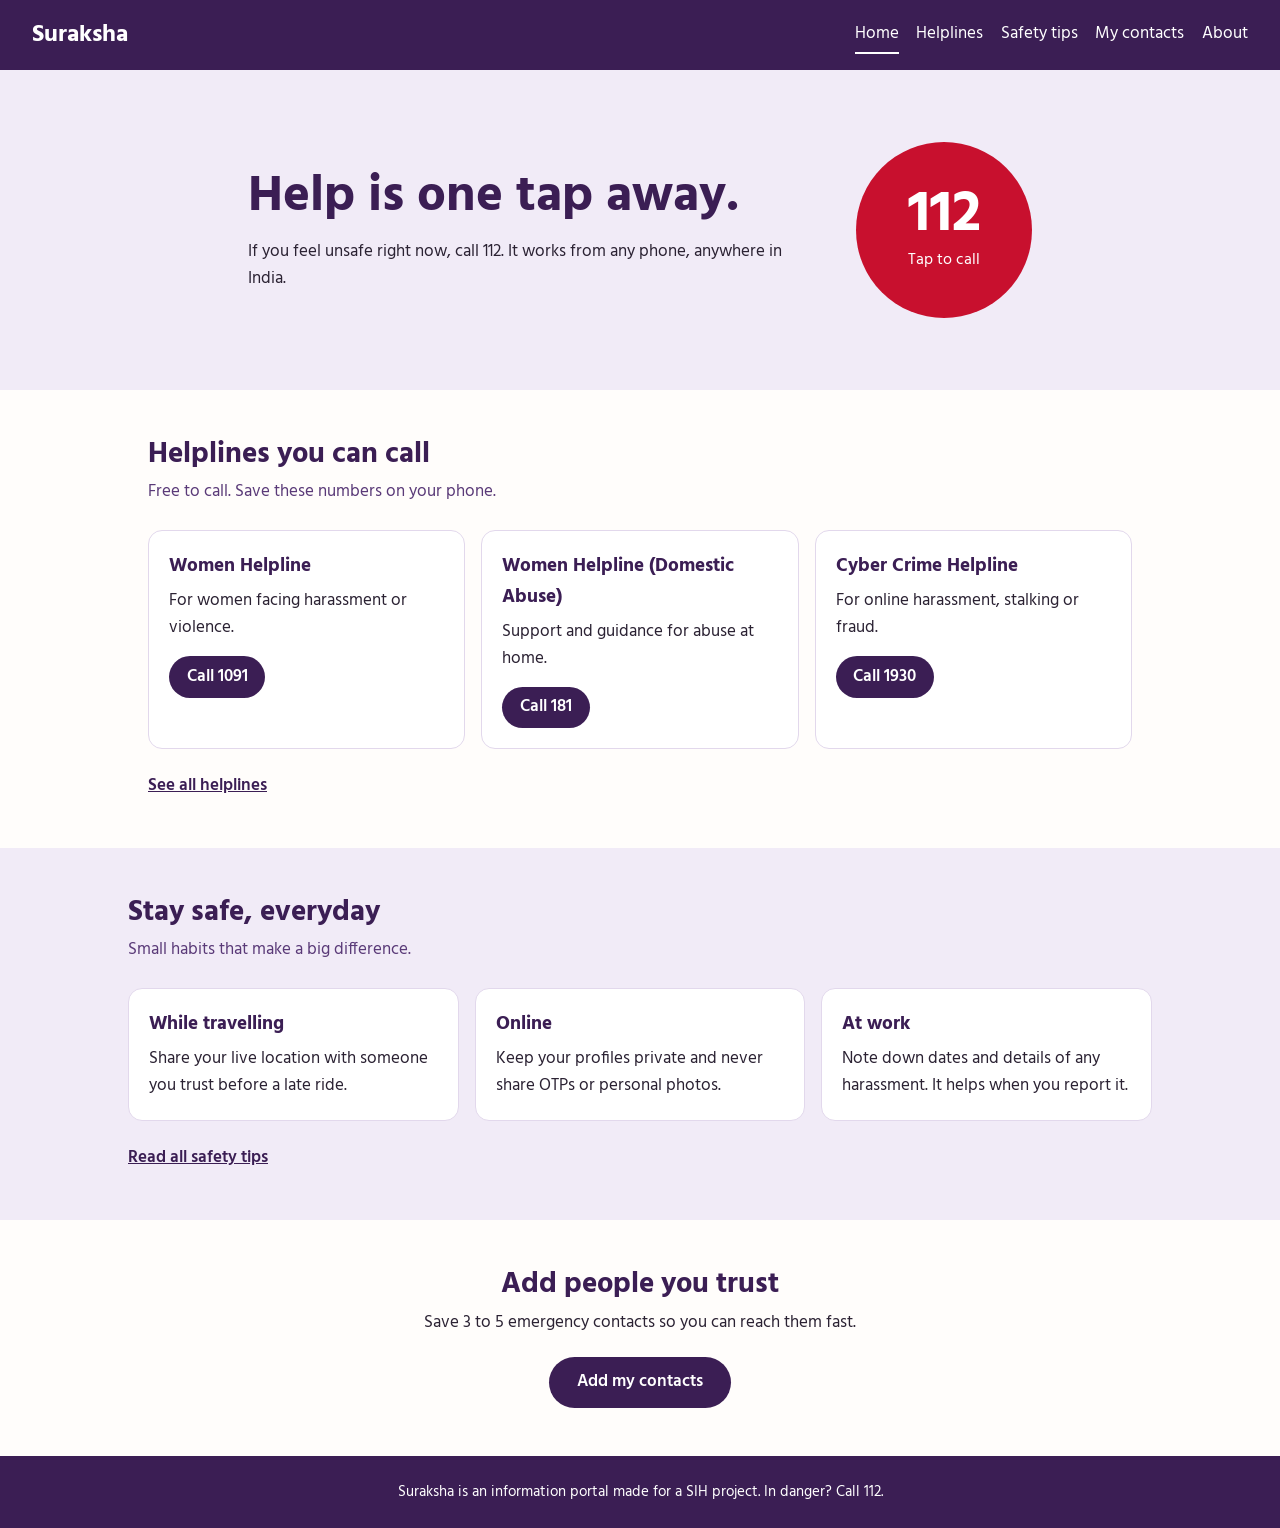
==== index.html @ a9cc21a6 "hyy" ====
<!DOCTYPE html>
<html lang="en">
<head>
  <meta charset="UTF-8">
  <!-- Ye line phone pe sahi size dikhane ke liye zaroori hai -->
  <meta name="viewport" content="width=device-width, initial-scale=1">
  <title>Suraksha | Women Safety Info Portal</title>
  <meta name="description" content="Helpline numbers, safety tips and emergency contacts in one place.">

  <!-- Hind font: English aur Hindi dono ke liye -->
  <link rel="preconnect" href="https://fonts.googleapis.com">
  <link rel="preconnect" href="https://fonts.gstatic.com" crossorigin>
  <link href="https://fonts.googleapis.com/css2?family=Hind:wght@400;500;600;700&display=swap" rel="stylesheet">
  <link rel="stylesheet" href="style.css">
</head>
<body>

  <!-- ===== HEADER / NAVBAR ===== -->
  <header class="site-header">
    <a href="index.html" class="logo">Suraksha</a>
    <nav class="nav" aria-label="Main">
      <a href="index.html" class="active">Home</a>
      <a href="helplines.html">Helplines</a>
      <a href="tips.html">Safety tips</a>
      <a href="contacts.html">My contacts</a>
      <a href="about.html">About</a>
    </nav>
  </header>

  <main>

    <!-- ===== HERO: sabse zaroori cheez, emergency button ===== -->
    <section class="hero">
      <div class="hero-text">
        <h1>Help is one tap away.</h1>
        <p>If you feel unsafe right now, call 112. It works from any phone, anywhere in India.</p>
      </div>

      <!-- tel: link phone pe seedha dialer khol deta hai -->
      <a href="tel:112" class="sos" aria-label="Call emergency number 112">
        <span class="sos-number">112</span>
        <span class="sos-label">Tap to call</span>
      </a>
    </section>

    <!-- ===== QUICK HELPLINES ===== -->
    <section class="section">
      <h2>Helplines you can call</h2>
      <p class="section-intro">Free to call. Save these numbers on your phone.</p>

      <div class="grid">
        <article class="card">
          <h3>Women Helpline</h3>
          <p>For women facing harassment or violence.</p>
          <a class="call-link" href="tel:1091">Call 1091</a>
        </article>

        <article class="card">
          <h3>Women Helpline (Domestic Abuse)</h3>
          <p>Support and guidance for abuse at home.</p>
          <a class="call-link" href="tel:181">Call 181</a>
        </article>

        <article class="card">
          <h3>Cyber Crime Helpline</h3>
          <p>For online harassment, stalking or fraud.</p>
          <a class="call-link" href="tel:1930">Call 1930</a>
        </article>
      </div>

      <p class="more"><a href="helplines.html">See all helplines</a></p>
    </section>

    <!-- ===== SAFETY TIPS PREVIEW ===== -->
    <section class="section section-tint">
      <h2>Stay safe, everyday</h2>
      <p class="section-intro">Small habits that make a big difference.</p>

      <div class="grid">
        <article class="card">
          <h3>While travelling</h3>
          <p>Share your live location with someone you trust before a late ride.</p>
        </article>

        <article class="card">
          <h3>Online</h3>
          <p>Keep your profiles private and never share OTPs or personal photos.</p>
        </article>

        <article class="card">
          <h3>At work</h3>
          <p>Note down dates and details of any harassment. It helps when you report it.</p>
        </article>
      </div>

      <p class="more"><a href="tips.html">Read all safety tips</a></p>
    </section>

    <!-- ===== EMERGENCY CONTACTS CALL-TO-ACTION ===== -->
    <section class="section cta">
      <h2>Add people you trust</h2>
      <p>Save 3 to 5 emergency contacts so you can reach them fast.</p>
      <a href="contacts.html" class="button">Add my contacts</a>
    </section>

  </main>

  <!-- ===== FOOTER ===== -->
  <footer class="site-footer">
    <p>Suraksha is an information portal made for a SIH project. In danger? Call 112.</p>
  </footer>

  <script src="script.js"></script>

</body>
</html>
---- style.css ----
/* ===== COLORS aur settings ek jagah (CSS variables) =====
   Rang badalna ho toh sirf yahin badlo, poori site badal jayegi */
:root {
  --plum: #3b1e54;        /* main dark color */
  --plum-soft: #5a3a78;
  --lilac: #f1ebf7;       /* light background */
  --paper: #fffdfb;       /* page background */
  --sos: #c8102e;         /* emergency red */
  --sos-dark: #9e0c24;
  --text: #2b2233;
  --line: #e2d8ec;
  --radius: 14px;
}

/* ===== RESET: har browser ki default spacing hatao ===== */
* {
  box-sizing: border-box;
  margin: 0;
  padding: 0;
}

body {
  font-family: "Hind", system-ui, -apple-system, "Segoe UI", sans-serif;
  background: var(--paper);
  color: var(--text);
  line-height: 1.6;
  font-size: 1.05rem;
}

a {
  color: inherit;
}

/* Keyboard se navigate karne wale ko focus dikhe */
a:focus-visible {
  outline: 3px solid var(--plum-soft);
  outline-offset: 3px;
}

/* ===== HEADER / NAVBAR ===== */
.site-header {
  display: flex;
  flex-wrap: wrap;            /* chhoti screen pe niche aa jaye */
  justify-content: space-between;
  align-items: center;
  gap: 0.5rem 1.5rem;
  padding: 1rem 1.25rem;
  background: var(--plum);
  color: #fff;
}

.logo {
  font-size: 1.5rem;
  font-weight: 700;
  text-decoration: none;
}

.nav {
  display: flex;
  flex-wrap: wrap;
  gap: 0.25rem 1.1rem;
}

.nav a {
  text-decoration: none;
  padding: 0.25rem 0;
  border-bottom: 2px solid transparent;
}

.nav a:hover,
.nav a.active {
  border-bottom-color: #fff;
}

.site-header a:focus-visible {
  outline-color: #fff;
}

/* ===== HERO ===== */
.hero {
  display: flex;
  flex-direction: column;     /* mobile pe upar-neeche */
  align-items: center;
  text-align: center;
  gap: 2rem;
  padding: 3rem 1.25rem;
  background: var(--lilac);
}

.hero-text {
  max-width: 34rem;
}

.hero h1 {
  font-size: 2.4rem;
  line-height: 1.15;
  color: var(--plum);
  margin-bottom: 0.75rem;
}

/* Bada red emergency button */
.sos {
  display: flex;
  flex-direction: column;
  align-items: center;
  justify-content: center;
  width: 11rem;
  height: 11rem;
  border-radius: 50%;
  background: var(--sos);
  color: #fff;
  text-decoration: none;
  box-shadow: 0 0 0 0 rgba(200, 16, 46, 0.5);
  animation: pulse 2.4s infinite;
}

.sos:hover {
  background: var(--sos-dark);
}

.sos:focus-visible {
  outline-color: var(--plum);
  outline-offset: 6px;
}

.sos-number {
  font-size: 3.6rem;
  font-weight: 700;
  line-height: 1;
}

.sos-label {
  font-size: 1rem;
  margin-top: 0.25rem;
}

/* Halka sa pulse effect, sirf button pe */
@keyframes pulse {
  70%  { box-shadow: 0 0 0 22px rgba(200, 16, 46, 0); }
  100% { box-shadow: 0 0 0 0 rgba(200, 16, 46, 0); }
}

/* Jinko animation pasand nahi (settings mein off), unke liye band */
@media (prefers-reduced-motion: reduce) {
  .sos {
    animation: none;
  }
}

/* ===== SECTIONS ===== */
.section {
  padding: 3rem 1.25rem;
  max-width: 64rem;
  margin: 0 auto;
}

.section-tint {
  max-width: none;
  background: var(--lilac);
}

/* tint section ke andar content center rakhne ke liye */
.section-tint > * {
  max-width: 64rem;
  margin-left: auto;
  margin-right: auto;
}

.section h2 {
  font-size: 1.8rem;
  color: var(--plum);
  line-height: 1.2;
}

.section-intro {
  margin: 0.4rem auto 1.5rem;
  color: var(--plum-soft);
}

/* ===== CARDS ===== */
.grid {
  display: grid;
  grid-template-columns: 1fr;   /* mobile: ek column */
  gap: 1rem;
}

.card {
  background: #fff;
  border: 1px solid var(--line);
  border-radius: var(--radius);
  padding: 1.25rem;
}

.card h3 {
  font-size: 1.2rem;
  color: var(--plum);
  margin-bottom: 0.4rem;
}

.call-link {
  display: inline-block;
  margin-top: 0.9rem;
  padding: 0.45rem 1.1rem;
  border-radius: 999px;
  background: var(--plum);
  color: #fff;
  font-weight: 600;
  text-decoration: none;
}

.call-link:hover {
  background: var(--plum-soft);
}

.more {
  margin-top: 1.5rem;
  font-weight: 600;
}

.more a {
  color: var(--plum);
}

/* ===== CALL TO ACTION ===== */
.cta {
  text-align: center;
}

.cta p {
  margin: 0.5rem 0 1.25rem;
}

.button {
  display: inline-block;
  padding: 0.75rem 1.75rem;
  border-radius: 999px;
  background: var(--plum);
  color: #fff;
  font-weight: 600;
  text-decoration: none;
}

.button:hover {
  background: var(--plum-soft);
}

/* ===== FOOTER ===== */
.site-footer {
  padding: 1.5rem 1.25rem;
  background: var(--plum);
  color: #fff;
  text-align: center;
  font-size: 0.95rem;
}

/* ===== BADI SCREEN (tablet / laptop) ===== */
@media (min-width: 48rem) {
  .hero {
    flex-direction: row;        /* text left, button right */
    justify-content: center;
    text-align: left;
    gap: 4rem;
    padding: 4.5rem 2rem;
  }

  .hero h1 {
    font-size: 3.2rem;
  }

  .grid {
    grid-template-columns: repeat(3, 1fr);  /* teen column */
  }

  .site-header {
    padding: 1rem 2rem;
  }
}

/* ===== HELPLINES PAGE ===== */
.page-head {
  padding: 2.5rem 1.25rem;
  background: var(--lilac);
  text-align: center;
}

.page-head h1 {
  font-size: 2.2rem;
  color: var(--plum);
  line-height: 1.2;
  margin-bottom: 0.4rem;
}

/* Search box aur dropdown */
.filters {
  display: flex;
  flex-direction: column;
  gap: 1rem;
  margin-bottom: 1rem;
}

.field {
  display: flex;
  flex-direction: column;
  gap: 0.3rem;
  flex: 1;
}

.field label {
  font-weight: 600;
  color: var(--plum);
}

.field input,
.field select {
  font: inherit;
  padding: 0.65rem 0.85rem;
  border: 1.5px solid var(--line);
  border-radius: var(--radius);
  background: #fff;
  color: var(--text);
}

.field input:focus-visible,
.field select:focus-visible {
  outline: 3px solid var(--plum-soft);
  outline-offset: 2px;
}

.result-count {
  margin-bottom: 1rem;
  color: var(--plum-soft);
  font-weight: 500;
}

/* Category ka chhota label card ke upar */
.tag {
  display: inline-block;
  margin-bottom: 0.5rem;
  padding: 0.1rem 0.7rem;
  border-radius: 999px;
  background: var(--lilac);
  color: var(--plum);
  font-size: 0.85rem;
  font-weight: 600;
}

.empty {
  padding: 1.5rem;
  text-align: center;
  background: var(--lilac);
  border-radius: var(--radius);
}

.note {
  margin-top: 2rem;
  font-size: 0.95rem;
  color: var(--plum-soft);
}

@media (min-width: 48rem) {
  .filters {
    flex-direction: row;
  }

  .field:first-child {
    flex: 2;
  }
}

/* ===== TIPS PAGE: filter buttons ===== */
.chips {
  display: flex;
  flex-wrap: wrap;
  gap: 0.6rem;
  margin-bottom: 1rem;
}

.chip {
  font: inherit;
  font-weight: 600;
  padding: 0.45rem 1.1rem;
  border: 1.5px solid var(--plum);
  border-radius: 999px;
  background: #fff;
  color: var(--plum);
  cursor: pointer;
}

.chip:hover {
  background: var(--lilac);
}

/* Jo button selected hai */
.chip.is-active {
  background: var(--plum);
  color: #fff;
}

.chip:focus-visible {
  outline: 3px solid var(--plum-soft);
  outline-offset: 2px;
}

.note a {
  color: var(--sos);
  font-weight: 700;
}

/* ===== CONTACTS PAGE ===== */
.contacts-layout {
  display: grid;
  grid-template-columns: 1fr;
  gap: 2rem;
}

.contact-form,
.contacts-saved {
  min-width: 0;
}

.contact-form {
  display: flex;
  flex-direction: column;
  gap: 1rem;
  padding: 1.25rem;
  background: #fff;
  border: 1px solid var(--line);
  border-radius: var(--radius);
  align-self: start;
}

.contact-form h2,
.contacts-saved h2 {
  font-size: 1.4rem;
  color: var(--plum);
}

.contact-form .button {
  border: 0;
  font: inherit;
  font-weight: 600;
  cursor: pointer;
  align-self: flex-start;
}

.form-message {
  min-height: 1.5rem;
  color: var(--sos);
  font-weight: 600;
}

.count {
  font-size: 1rem;
  font-weight: 500;
  color: var(--plum-soft);
}

.contact-list {
  list-style: none;
  display: flex;
  flex-direction: column;
  gap: 0.8rem;
  margin-top: 1rem;
}

.contact-item {
  display: flex;
  flex-wrap: wrap;
  justify-content: space-between;
  align-items: center;
  gap: 0.75rem;
  padding: 1rem 1.1rem;
  background: #fff;
  border: 1px solid var(--line);
  border-radius: var(--radius);
}

.contact-info {
  display: flex;
  flex-direction: column;
  min-width: 0;
  overflow-wrap: anywhere;
}

.contact-info strong {
  font-size: 1.15rem;
  color: var(--plum);
}

.contact-actions {
  display: flex;
  align-items: center;
  gap: 0.6rem;
}

.contact-actions .call-link {
  margin-top: 0;
}

.delete-btn {
  font: inherit;
  font-weight: 600;
  padding: 0.45rem 1.1rem;
  border: 1.5px solid var(--sos);
  border-radius: 999px;
  background: #fff;
  color: var(--sos);
  cursor: pointer;
}

.delete-btn:hover {
  background: var(--sos);
  color: #fff;
}

.delete-btn:focus-visible {
  outline: 3px solid var(--plum-soft);
  outline-offset: 2px;
}

.contacts-saved .empty {
  margin-top: 1rem;
}

/* hidden attribute ko CSS se dabne se bachao */
[hidden] {
  display: none !important;
}

@media (min-width: 48rem) {
  .contacts-layout {
    grid-template-columns: 1fr 1.2fr;
    gap: 2.5rem;
  }
}

/* ===== ABOUT PAGE ===== */
/* Lambi paragraph wali sections: line chhoti rakho taaki padhna aasan ho */
.prose p {
  max-width: 40rem;
  margin-top: 0.8rem;;
}

.prose a,
.card .more-link {
  color: var(--plum);
  font-weight: 600;
}

.card .more-link {
  display: inline-block;
  margin-top: 0.8rem;
}

.tech-list {
  list-style: none;
  display: flex;
  flex-direction: column;
  gap: 0.6rem;
}

.tech-list li {
  padding: 0.7rem 1rem;
  background: #fff;
  border: 1px solid var(--line);
  border-radius: var(--radius);
}

.tech-list strong {
  color: var(--plum);
}

.disclaimer a {
  color: var(--sos);
  font-weight: 700;
}
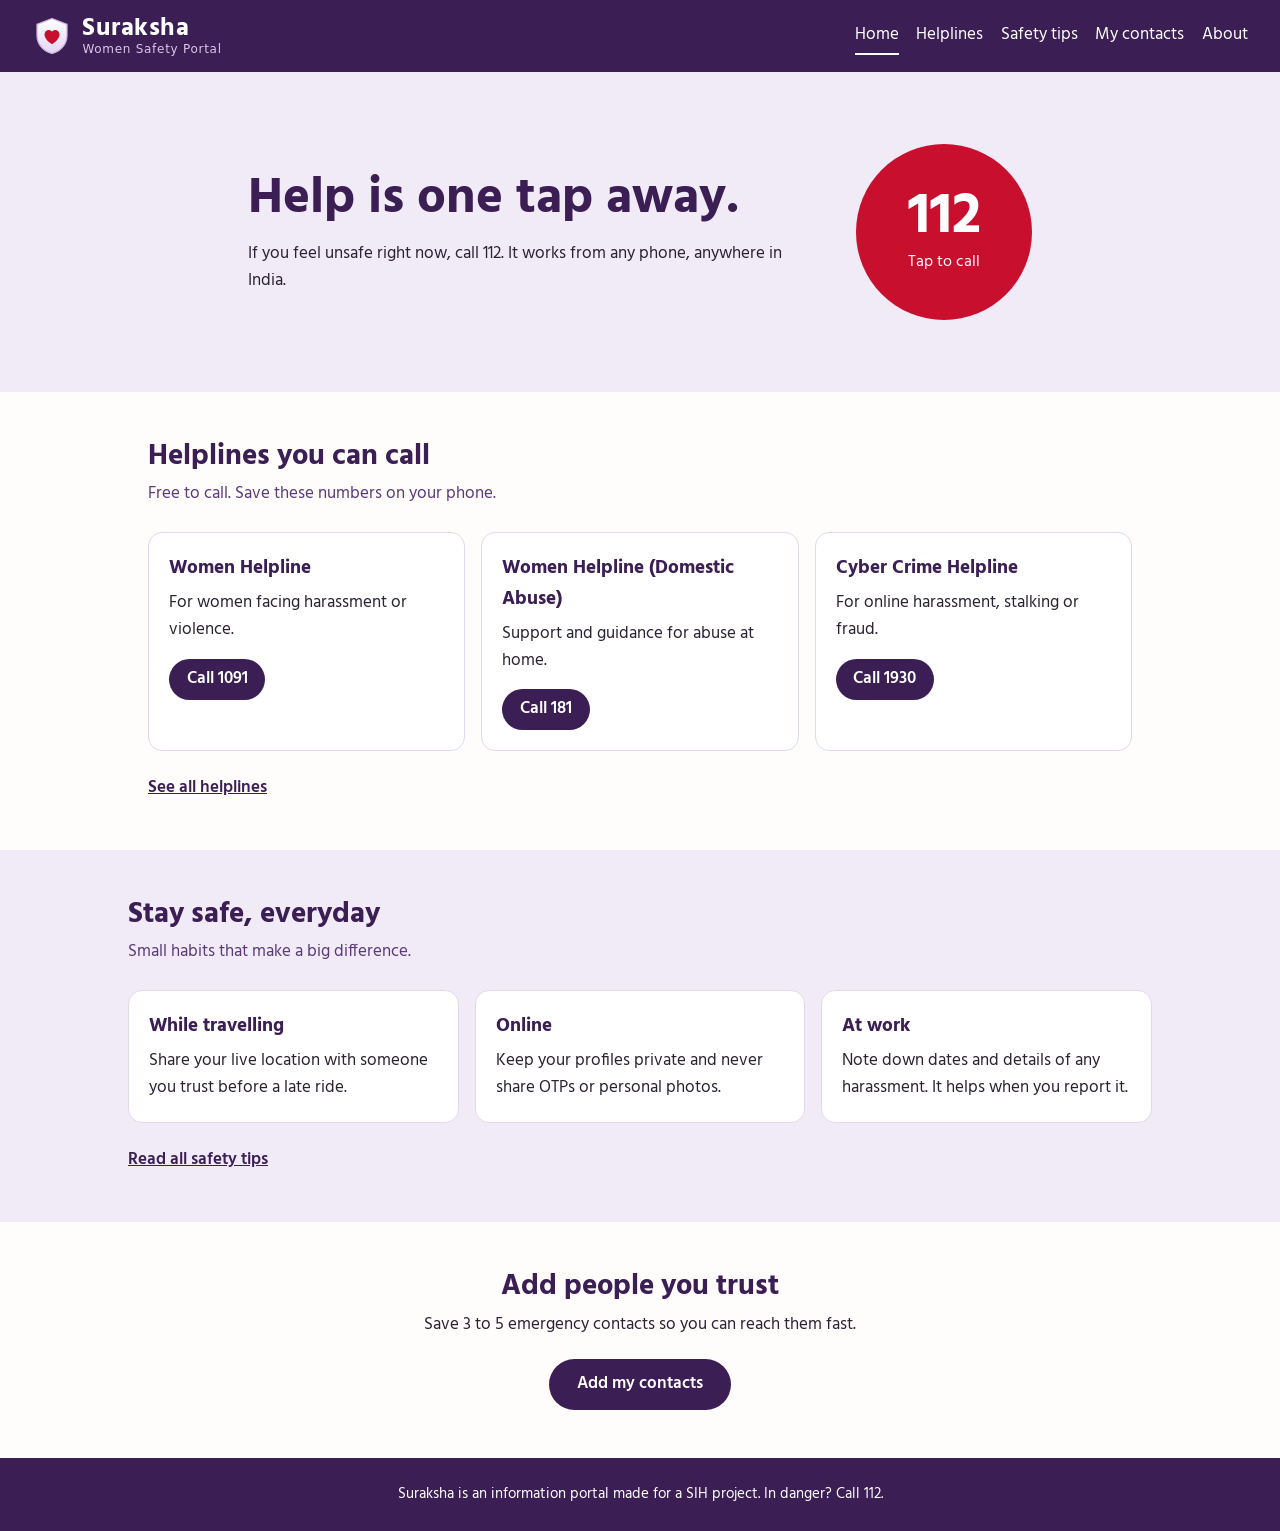
==== commit 7f3097c8: "Add logo" ====
--- a/index.html
+++ b/index.html
@@ -17,15 +17,26 @@
 
   <!-- ===== HEADER / NAVBAR ===== -->
   <header class="site-header">
-    <a href="index.html" class="logo">Suraksha</a>
-    <nav class="nav" aria-label="Main">
-      <a href="index.html" class="active">Home</a>
-      <a href="helplines.html">Helplines</a>
-      <a href="tips.html">Safety tips</a>
-      <a href="contacts.html">My contacts</a>
-      <a href="about.html">About</a>
-    </nav>
-  </header>
+
+  <!-- Logo: sabse left mein, nav ke BAHAR -->
+  <a href="index.html" class="logo" aria-label="Suraksha home">
+    <img src="images/logo.svg" alt="" width="40" height="40">
+    <span class="logo-text">
+      <span class="logo-name">Suraksha</span>
+      <span class="logo-tag">Women Safety Portal</span>
+    </span>
+  </a>
+
+  <!-- Sirf 5 links nav ke andar -->
+  <nav class="nav" aria-label="Main">
+    <a href="index.html" class="active">Home</a>
+    <a href="helplines.html">Helplines</a>
+    <a href="tips.html">Safety tips</a>
+    <a href="contacts.html">My contacts</a>
+    <a href="about.html">About</a>
+  </nav>
+
+</header>
 
   <main>
 
--- a/style.css
+++ b/style.css
@@ -574,3 +574,28 @@
   color: var(--sos);
   font-weight: 700;
 }
+.logo {
+  display: flex;
+  align-items: center;
+  gap: 0.65rem;
+}
+.logo img {
+  display: block;
+  flex-shrink: 0;
+}
+.logo-text {
+  display: flex;
+  flex-direction: column;
+  line-height: 1.1;
+}
+.logo-name {
+  font-size: 1.55rem;
+  font-weight: 700;
+  letter-spacing: 0.02em;
+}
+.logo-tag {
+  font-size: 0.75rem;
+  font-weight: 500;
+  letter-spacing: 0.06em;
+  color: #d9c8ea;
+}
